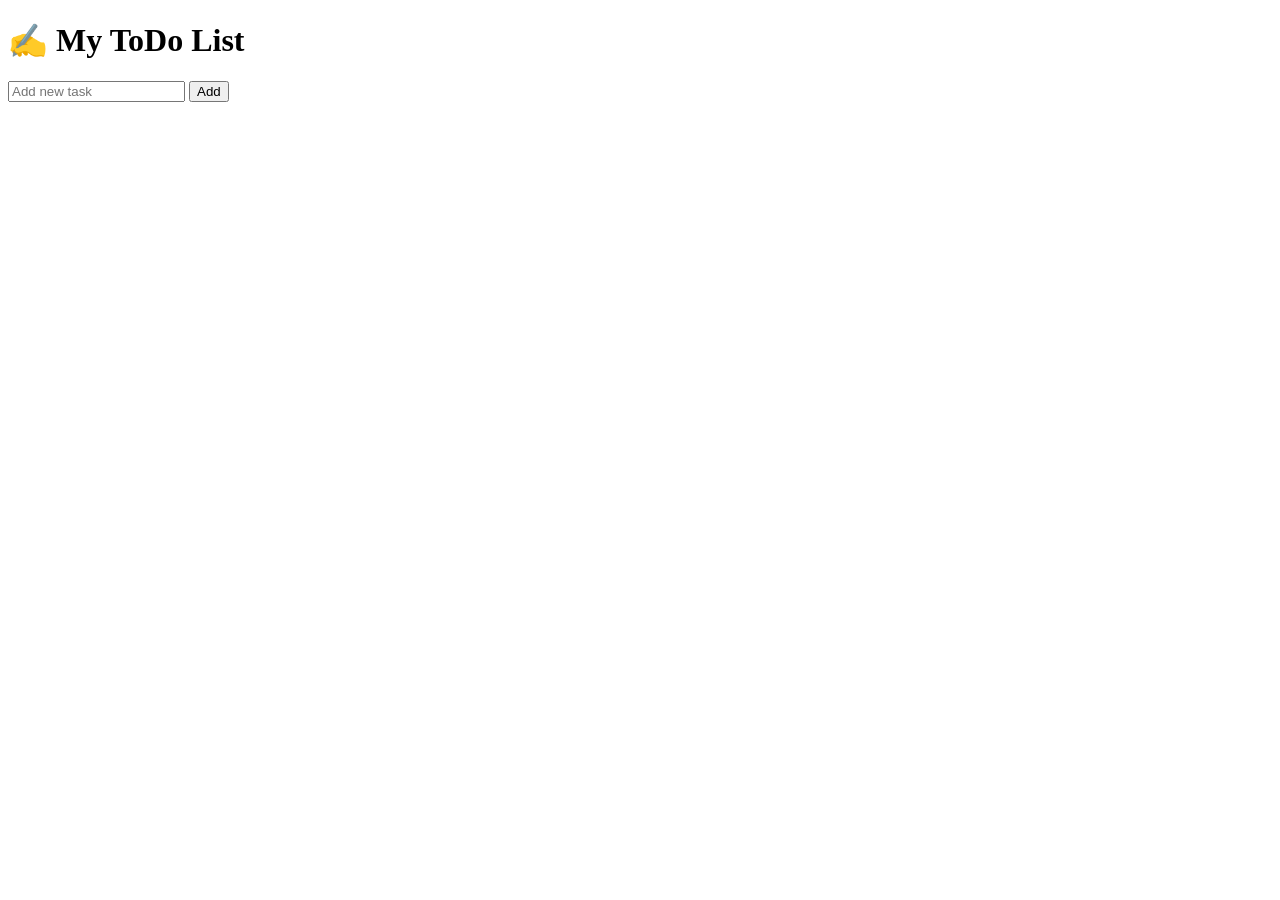
==== todo-list/index.html @ 71d2d702 "Resuelvo tarea de la clase X" ====
<!DOCTYPE html>
<html>
    <head>
<meta charset="UTF-8"/>
<meta  name="viewport" content="width=device-width, initial-scale=1.0">
<title>TO DO LIST</title>
<link rel="stylesheet" href="styles.css">
    </head>
<body>
<div class="container">
    <h1>✍ My ToDo List</h1>
    <div class="todo-input">
        <input type="text" id="taskInput" placeholder="Add new task"/>
        <button onclick="addTask()">Add</button>
    </div>
    <ul id="taskList"></ul>
</div>
<script src="script.js"></script>
</body>
</html>
---- todo-list/styles.css ----
.task-complete{
    text-decoration: line-through;
    color: #999;
}
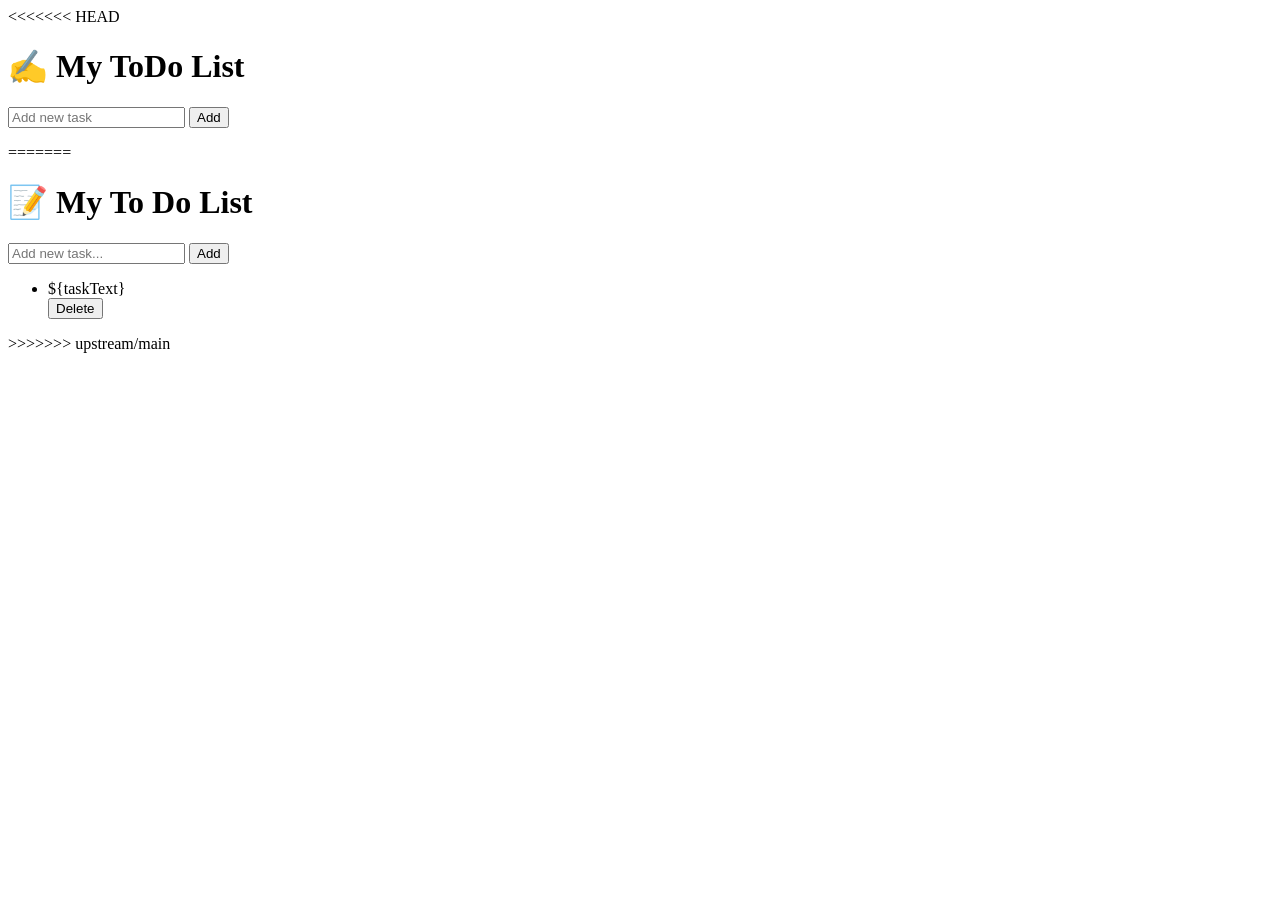
==== commit 299f3b5b: "Resuelvo tarea de la clase X" ====
--- a/todo-list/index.html
+++ b/todo-list/index.html
@@ -1,4 +1,5 @@
 <!DOCTYPE html>
+<<<<<<< HEAD
 <html>
     <head>
 <meta charset="UTF-8"/>
@@ -17,4 +18,34 @@
 </div>
 <script src="script.js"></script>
 </body>
+=======
+<html lang="en">
+
+<head>
+  <meta charset="UTF-8" />
+  <meta name="viewport" content="width=device-width, initial-scale=1.0" />
+  <title>To Do List</title>
+  <link rel="stylesheet" href="styles.css" />
+</head>
+
+<body>
+  <div class="container">
+    <h1>📝 My To Do List</h1>
+    <div class="todo-input">
+      <input type="text" id="taskInput" placeholder="Add new task..." />
+      <button onclick="addTask()">Add</button>
+    </div>
+    <ul id="taskList">
+      <li>
+        <span onclick="toggleComplete(this)">${taskText}</span>
+        <div class="task-buttons">
+          <button onclick="deleteTask(this)">Delete</button>
+        </div>
+      </li>
+    </ul>
+  </div>
+  <script src="script.js"></script>
+</body>
+
+>>>>>>> upstream/main
 </html>
--- a/todo-list/styles.css
+++ b/todo-list/styles.css
@@ -1,4 +1,11 @@
+<<<<<<< HEAD
 .task-complete{
     text-decoration: line-through;
     color: #999;
-}+}
+=======
+.task-complete {
+  text-decoration: line-through;
+  color: #999;
+}
+>>>>>>> upstream/main
--- a/todo-list/styles.css
+++ b/todo-list/styles.css
@@ -1,4 +1,11 @@
+<<<<<<< HEAD
 .task-complete{
     text-decoration: line-through;
     color: #999;
-}+}
+=======
+.task-complete {
+  text-decoration: line-through;
+  color: #999;
+}
+>>>>>>> upstream/main
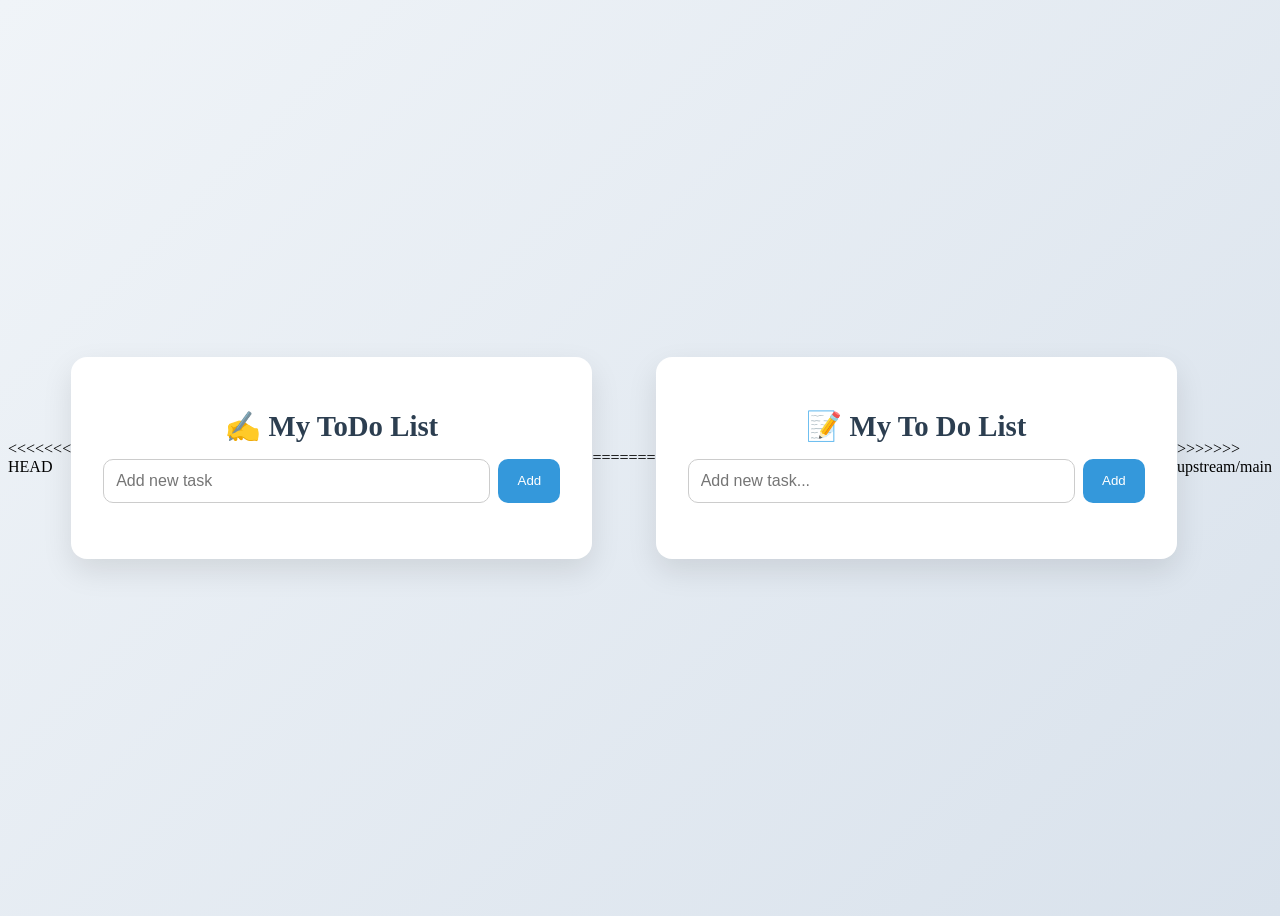
==== commit c3afd602: "Resuelvo tarea de la clase X" ====
--- a/todo-list/index.html
+++ b/todo-list/index.html
@@ -36,12 +36,6 @@
       <button onclick="addTask()">Add</button>
     </div>
     <ul id="taskList">
-      <li>
-        <span onclick="toggleComplete(this)">${taskText}</span>
-        <div class="task-buttons">
-          <button onclick="deleteTask(this)">Delete</button>
-        </div>
-      </li>
     </ul>
   </div>
   <script src="script.js"></script>
--- a/todo-list/styles.css
+++ b/todo-list/styles.css
@@ -1,11 +1,110 @@
+<<<<<<< HEAD
 <<<<<<< HEAD
 .task-complete{
     text-decoration: line-through;
     color: #999;
 }
 =======
+=======
+* {
+  margin: 0;
+  padding: 0;
+  box-sizing: border-box;
+  font-family: "Segoe UI", Tahoma, Geneva, Verdana, sans-serif;
+}
+
+body {
+  background: linear-gradient(135deg, #f0f4f8, #d9e2ec);
+  display: flex;
+  justify-content: center;
+  align-items: center;
+  height: 100vh;
+}
+
+.container {
+  background-color: #ffffff;
+  padding: 2rem;
+  width: 90%;
+  max-width: 500px;
+  border-radius: 16px;
+  box-shadow: 0 12px 30px rgba(0, 0, 0, 0.1);
+  text-align: center;
+}
+
+h1 {
+  color: #2c3e50;
+  margin-bottom: 1rem;
+  font-size: 1.8rem;
+}
+
+.todo-input {
+  display: flex;
+  gap: 0.5rem;
+  margin-bottom: 1.5rem;
+}
+
+.todo-input input {
+  flex: 1;
+  padding: 0.75rem;
+  border-radius: 10px;
+  border: 1px solid #ccc;
+  font-size: 1rem;
+}
+
+.todo-input button {
+  padding: 0.75rem 1.2rem;
+  background-color: #3498db;
+  color: white;
+  border: none;
+  border-radius: 10px;
+  cursor: pointer;
+  transition: background 0.3s;
+}
+
+.todo-input button:hover {
+  background-color: #2980b9;
+}
+
+ul#taskList {
+  list-style: none;
+  text-align: left;
+}
+
+ul#taskList li {
+  background-color: #f7fafc;
+  padding: 0.8rem 1rem;
+  margin-bottom: 0.6rem;
+  border-radius: 10px;
+  display: flex;
+  justify-content: space-between;
+  align-items: center;
+  transition: background 0.3s ease;
+}
+
+ul#taskList li:hover {
+  background-color: #e3f2fd;
+  cursor: pointer;
+}
+
+>>>>>>> upstream/main
 .task-complete {
   text-decoration: line-through;
   color: #999;
 }
+<<<<<<< HEAD
 >>>>>>> upstream/main
+=======
+
+.task-buttons button {
+  background: none;
+  border: none;
+  cursor: pointer;
+  font-size: 1.1rem;
+  margin-left: 0.5rem;
+  color: #2c3e50;
+}
+
+.task-buttons button:hover {
+  color: #e74c3c;
+}
+>>>>>>> upstream/main
--- a/todo-list/styles.css
+++ b/todo-list/styles.css
@@ -1,11 +1,110 @@
+<<<<<<< HEAD
 <<<<<<< HEAD
 .task-complete{
     text-decoration: line-through;
     color: #999;
 }
 =======
+=======
+* {
+  margin: 0;
+  padding: 0;
+  box-sizing: border-box;
+  font-family: "Segoe UI", Tahoma, Geneva, Verdana, sans-serif;
+}
+
+body {
+  background: linear-gradient(135deg, #f0f4f8, #d9e2ec);
+  display: flex;
+  justify-content: center;
+  align-items: center;
+  height: 100vh;
+}
+
+.container {
+  background-color: #ffffff;
+  padding: 2rem;
+  width: 90%;
+  max-width: 500px;
+  border-radius: 16px;
+  box-shadow: 0 12px 30px rgba(0, 0, 0, 0.1);
+  text-align: center;
+}
+
+h1 {
+  color: #2c3e50;
+  margin-bottom: 1rem;
+  font-size: 1.8rem;
+}
+
+.todo-input {
+  display: flex;
+  gap: 0.5rem;
+  margin-bottom: 1.5rem;
+}
+
+.todo-input input {
+  flex: 1;
+  padding: 0.75rem;
+  border-radius: 10px;
+  border: 1px solid #ccc;
+  font-size: 1rem;
+}
+
+.todo-input button {
+  padding: 0.75rem 1.2rem;
+  background-color: #3498db;
+  color: white;
+  border: none;
+  border-radius: 10px;
+  cursor: pointer;
+  transition: background 0.3s;
+}
+
+.todo-input button:hover {
+  background-color: #2980b9;
+}
+
+ul#taskList {
+  list-style: none;
+  text-align: left;
+}
+
+ul#taskList li {
+  background-color: #f7fafc;
+  padding: 0.8rem 1rem;
+  margin-bottom: 0.6rem;
+  border-radius: 10px;
+  display: flex;
+  justify-content: space-between;
+  align-items: center;
+  transition: background 0.3s ease;
+}
+
+ul#taskList li:hover {
+  background-color: #e3f2fd;
+  cursor: pointer;
+}
+
+>>>>>>> upstream/main
 .task-complete {
   text-decoration: line-through;
   color: #999;
 }
+<<<<<<< HEAD
 >>>>>>> upstream/main
+=======
+
+.task-buttons button {
+  background: none;
+  border: none;
+  cursor: pointer;
+  font-size: 1.1rem;
+  margin-left: 0.5rem;
+  color: #2c3e50;
+}
+
+.task-buttons button:hover {
+  color: #e74c3c;
+}
+>>>>>>> upstream/main
